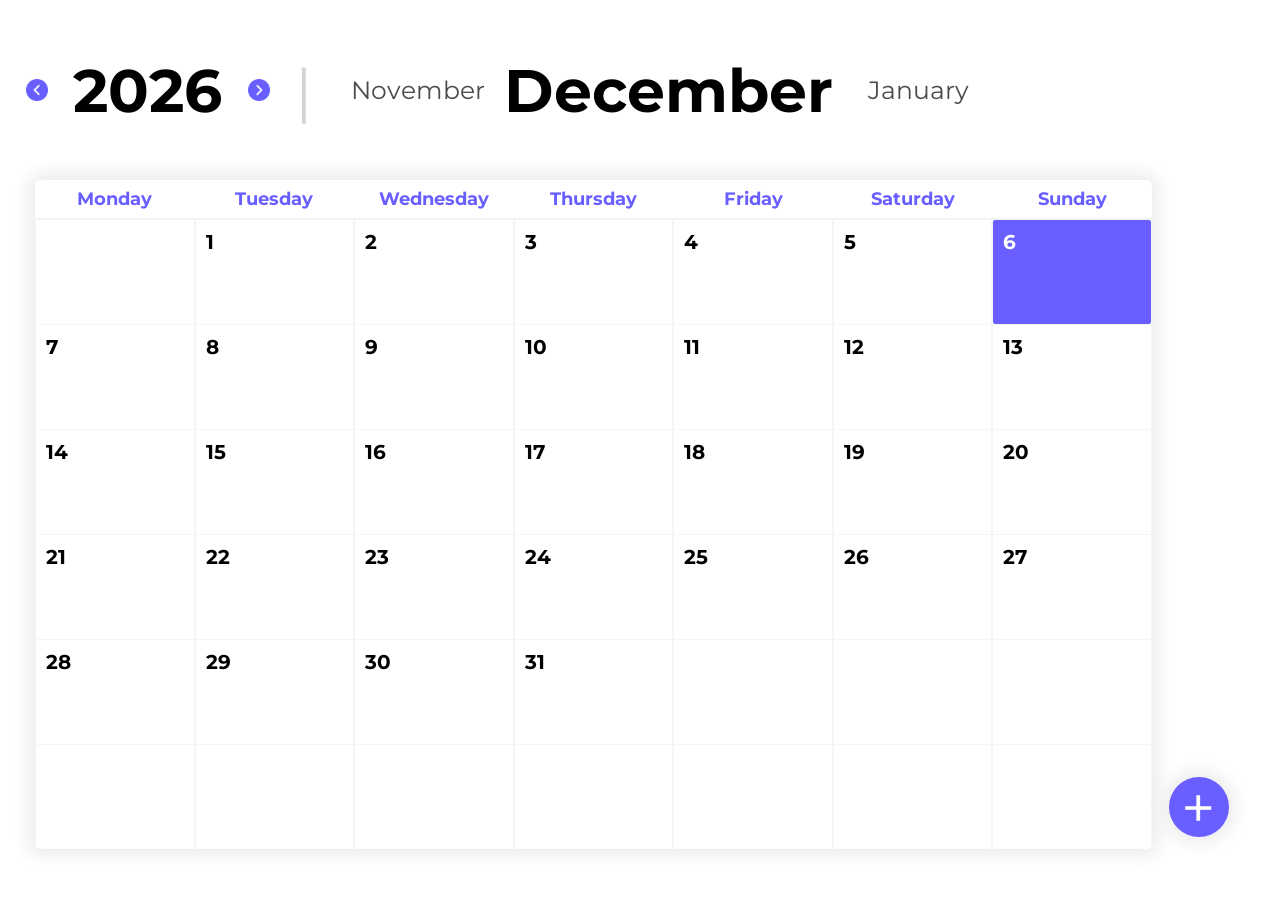
==== index.html @ efc61859 "added maxlength in title form" ====
<!DOCTYPE html>
<html lang="en">

<head>
    <meta charset="UTF-8">
    <meta http-equiv="X-UA-Compatible" content="IE=edge">
    <meta name="viewport" content="width=device-width, initial-scale=1.0">
    <title>JS Calendar</title>
    <link rel="stylesheet" href="style.css">
</head>

<body>
    <header>
        <div id="year-display">
            <img id="larrow" src="img/larrow.png" />
            <h1 id="year-text"></h1>
            <img id="rarrow" src="img/rarrow.png" />
        </div>
        <div id="barra">|</div>
        <div id="month-display">
            <div id="wrapper-previous-month"><h3 id="previous-month" class="previous"></h3></div>
            <div id="wrapper-actual-month"><h1 id="actual-month" class="actual"></h1></div>
            <div id="wrapper-next-month"><h3 id="next-month" class="next"></h3></div>
        </div>
    </header>
    <main>
    </main>
    <button id="add-event-button">+</button>
    <div class="form-popup">
        <div class="popup-inside">
        </div>
    </div>
</body>

<template class="newEvent">
    <form id="formEvent" class="eventForm" action="">
        <div class="closeButton-box">
            <span id="closeButton-shape">X</span>
        </div>
        <h1 id="formName">Add an event</h1>
        <div class='buttonStyles'>
            <input type="text" name="eventTittle" id="event-tittle" maxlength="60" required>
            <label for="event-tittle" class="label-name">
                <span class="eventTittle-name">
                    <h2>Title</h2>
                </span>
            </label>
        </div>

        <div class='buttonStyles'>
            <label for="initial-date">Initial date</label>
            <input type="date" name="initialDate" id="initial-date">
        </div>
        <div class='checkoxStyles'>
            <input type="checkbox" name="finalDateOption" id="final-date-option" onchange="habilitarDate(this)">
            <label for="final-date-option">Add end date</label>
        </div>
        <div class='buttonStyles'>
            <label for="final-date">Final date</label>
            <input type="date" name="finalDate" id="final-date" disabled>
        </div>
        <div class='checkoxStyles'>
            <input type="checkbox" name="remindOption" id="remind-option" onchange="habilitarReminder(this)">
            <label for="remind-option">Add Reminder</label>
        </div>
        <div class='selctStyles'>
            <label for="time-remind">Went we remind you?</label>
            <select name="timeRemind" id="time-remind" class="habitiation" disabled onchange="crearReminder()">
                <option id="five-minutes" value="5">5 minutes before</option>
                <option id="ten-minutes" value="10">10 minutes before</option>
                <option id="fifteen-minutes" value="15">15 minutes before</option>
                <option id="thirty-minutes" value="30">30 minutes before</option>
                <option id="sixty-minutes" value="60">1 hour before</option>
            </select>
        </div>

        <textarea id="remindText" name="textarea" rows="10" cols="50" class="habitiation" disabled></textarea>

        <div id='selctStyles'>
            <label for="event-type">Event-type</label>
            <select name="eventType" id="event-type">
                <option value="Meeting">Meeting</option>
                <option value="Personal">Personal</option>
                <option value="Studing">Studing</option>
            </select>
        </div>
        <div class="final-buttons">
            <input id="create-button" type="submit" value="Create" />
            <input id="cancel-button" type="reset" value="Cancel" />
        </div>
    </form>

    <div id="eventContent" onclick="closeEvent()"></div>
</template>

<template class="Event">
    <div id="EventDate">
        <div id="eventVisualHeader">
            <span id="closeButton-visual">X</span>
            <div id="enventTitleVisual">
                <h1>Evento Hotel Mandarin</h1>
            </div>
        </div>
        <div class="eventVisualContent">
            <div id="inDate">
                <h4>El evento empieza en</h4>
                <h5 class="titleDataContent">Viernes 23 de Agosto, 2021</h5>
                <div class="titleDataTime"><h5>13:00</h5></div>
            </div>
            <div id="fiDate">
                <h4>Fin de evento</h4>
                <h5 class="titleDataContent">Viernes 23 de Agosto, 2021</h5>
                <div class="titleDataTime"><h5>16:00</h5></div>
            </div>
        </div>
        <div class="eventVisualType">
            <div id="typeText">
                <h4>Tipo</h4>
                <h5 class="titleDataContent"><img src="img/circle-meeting.png" width="16px" height="16px"/><div>Meeting</div></h5>
            </div>
            <div id="description">
                <h4>Descripción</h4>
                <h5 class="titleDataContent">Reunión con Pablo - Presupuestos mes de Julio</h5>
            </div>
        </div>
        <input id="eliminate-button" type="reset" value="Eliminate" />
    </div>
    <div id='fondo' onclick="closeEvent2()"></div>
</template>

<template class="DayEvents">
    <div id="window-DayEvents">
        <div id="title-DayEvents"></div>
        <span id="separator-DayEvents"></span>
        <div id="section-DayEvents">
        </div>
    </div>
    <div id="background-DayEvents" onclick="closeDayEvents()"></div>
</template>

<script src="formulario.js"></script>
<script src="calendar-generate.js"></script>
<script src="month-animation.js"></script>

</html>
---- style.css ----
@import url('https://fonts.googleapis.com/css2?family=Montserrat&display=swap');

* {
  /* outline: 1px black solid; */
  box-sizing: border-box;
  font-family: 'Montserrat', sans-serif;
}

body{
  display: flex;
  flex-direction: column;
  margin: 0;
  height: 100vh;
}

header{
  display: flex;
  flex-direction: row;
  height: 20%;
  user-select: none;
}

#year-display{
  font-size: 30px;
  display: flex;
  flex-direction: row;
  align-items: center;
  padding: 2%;
}

#larrow, #rarrow {
  cursor: pointer;
  width: 22px;
  height: 22px;
}

#year-text{
  cursor: default;
  text-align: center;
  width: 200px;
}

#barra {
  cursor: default;
  display: flex;
  justify-content: center;
  align-items: center;
  font-size: 60px;
  color: lightgrey;
}

#month-display{
  font-size: 30px;
  display: flex;
  flex-direction: row;
  align-items: center;
  flex-grow: 1;
}

#wrapper-previous-month, #wrapper-next-month{
  display: flex;
  justify-content: center;
  position: relative;
  left: 30px;
  width: 150px;
}

#previous-month, #next-month{
  cursor: pointer;
  width: fit-content;
}

#actual-month{
  cursor: default;
  width: fit-content;
}

#wrapper-actual-month{
  display: flex;
  justify-content: center;
  position: relative;
  left: 30px;
  width: 350px;
}

main{
  display: flex;
  background-color: white;
  box-shadow: 0px 0px 17px 6px rgb(235, 235, 235);
  flex-grow: 1;
  display: grid;
  grid-template-columns: repeat(7, 1fr);
  grid-template-rows: 0.3fr repeat(6, 1fr);
  margin: 0% 10% 4% 10%;
  border: 6px solid;
  border-radius: 5px;
  margin-left: 35px;
  box-sizing: content-box;
  border: 1px ;
}

.week-day{
  text-align: center;
  color: #695eff;
  font-size: 18px;
  font-weight: bold;
  font-family: 'Montserrat', sans-serif;
  border-bottom: 1px solid rgb(241, 241, 241);
  padding: 5%;
}

.grid-day{
  border: 1px solid rgb(245, 245, 245);
  border-bottom: 1px;
  color: black;
  font-weight: 700;
  font-size: 20px;
  padding: 10px 10px;
  overflow: auto;
  animation-name: showDay;
  animation-duration: 1s;
}

@keyframes showDay {
  0% {
    opacity: 0;
  }
  100% {
    opacity: 1;
  }
}

.hover-class:hover {
  border: 3px solid #695eff;
  border-radius: 4px;
}

h3{
  font-weight: 400;
  font-size: 25px;
  opacity: 70%;
  font-family: 'Montserrat', sans-serif;
}

h4 {
  font-size: 20px;
}

#next-month:hover {
  transform: scale(1.25);
  transition: all 300ms;
  transform: translate(3);

}
#previous-month:hover {
  transform: scale(1.25);
  transition: all 300ms;
  transform: translate(3);
}

#add-event-button{
  display: flex;
  align-items: center;
  justify-content: center;
  border-radius: 100%;
  position: absolute;
  bottom: 7%;
  right: 4%;
  width: 60px;
  height: 60px;
  padding: 0px;
  border: none;
  font-size: 60px;
  color: white;
  box-shadow: 0px 0px 17px 6px rgb(235, 235, 235);
  background-color: #695eff;
  transition: all .2s ease-in-out;
  cursor: pointer;
  outline: none;
}

#add-event-button:hover{
  transform: rotate(90deg);
}

.form-popup{
  overflow: hidding;
  box-sizing: content-box;
  display: none;
  z-index: 9;
  bottom: 0;
  right:15px;
}

.popup-inside{
  flex-grow: 3;
  max-width: 700px;
  padding: 5px;
}

#EventDate{
  background-color: white;
  backdrop-filter: blur(5px);
  height: 75%;
  width: 50%;
  position: absolute;
  top: 12.5%;
  left: 25%;
  z-index: 100;
  display: flex;
  flex-direction: column;
  box-shadow: 0px 0px 17px 6px rgb(235, 235, 235);
  border-radius: 10px;
  padding: 3% 3% 3% 3%;
  animation-name:widthSize;
  animation-duration: 0.3s;
  animation-timing-function: ease;
}

.eventVisualContent {
  display: flex;
}

#inDate{
  width: 50%;
}

#fiDate {
  width: 50%;
}

.eventVisualType {
  display: flex;
}

#typeText {
  width: 50%;
}

#description {
  width: 50%;
}

.titleDataContent {
  background-color: rgb(245, 245, 245);
  max-width: 70%;
  padding: 4%;
  border-radius: 5%;
  display: flex;
}
.titleDataContent div {
  margin-left: 10px;
}

.titleDataTime {
  background-color: #695eff;
  max-width: 40%;
  color: white;
  text-align: center;
  font-size: 20px;
  font-weight: 700;
  padding: 3%;
  border-radius: 5px;
}

.titleDataTime h5{
  margin: 0;
}

#EventDate div.enventTittle{
  width: 80%;
  height: 100px;
  border-bottom: none;
  padding-bottom: 20px;
  font-weight: bold;
}

#fondo, #background-DayEvents{
  width: 100%;
  height: 100%;
  backdrop-filter: blur(3px);
  z-index: 80;
  position: absolute;
  align-content: center;
  animation-name:backgroundAperars;
  animation-duration: 0.3s;
  animation-timing-function: ease;
}

@keyframes backgroundAperars {
  0% {opacity: 0;}

  100% {opacity: 1;}
}

@keyframes widthSize {
  0% {width:  2%;
      height: 2%;}

  50%{height: 50%;}

  100% {width: 50%;}
}

#eventContent{
  position:absolute;
  z-index: 0;
  backdrop-filter: blur(2px);
  width: 100%;
  height: 100%;
}

.closeButton-box{
  margin-left: 95%;
}

#closeButton-shape{
  position:absolute;
  margin-bottom: 4px;
  color: #695eff;
  font-weight: bold;
  font-weight: 700;
  font-size: 20px;
  color: #695eff;
}

#closeButton-visual {
  margin-left: 95%;
  color: #695eff;
  font-weight: bold;
  font-weight: 700;
  font-size: 20px;
  color: #695eff;
}

form{
  position: absolute;
  display: flex;
  flex-direction: column;
  z-index: 100;
  height: 75%;
  width: 30%;
  top: 12.5%;
  left: 35%;
  padding: 2% 2% 2% 2%;
  background-color: white;
  border-radius: 1.5%;
  box-shadow: 0px 0px 17px 6px rgb(235, 235, 235);
}

#cancel-button {
  float: right;
  padding: 3% 5% 3% 5%;
  margin-top: 20px;
  margin-right: 5px;
  font-weight: bold;
  font-size: 17px;
  color:white;
  border: 3px solid white;
  border-radius: 5px;
  background-color:  rgb(255, 70, 70);
}

#cancel-button:hover {
  background-color: rgb(255, 70, 70);
  border: 3px solid rgb(255, 70, 70);
  color: white;
}

#eliminate-button {
  float: right;
  padding: 2% 2% 2% 2%;
  margin-top: 20px;
  margin-left: 70%;
  font-weight: bold;
  font-size: 17px;
  color:white;
  border: 3px solid white;
  border-radius: 5px;
  background-color:rgb(255, 70, 70);
}

#eliminate-button:hover {
  border: 3px solid rgb(255, 70, 70);
}

#create-button {
  float: right;
  padding: 3% 5% 3% 5%;
  margin-top: 20px;
  font-weight: bold;
  font-size: 17px;
  color: white;
  border: 3px solid white;
  border-radius: 5px;
  background-color:rgb(105, 94, 255);
}

#create-button:hover {
  background-color: rgb(105, 94, 255);
  border: 3px solid rgb(105, 94, 255);
  color: white;
}

.buttonStyles{
  position: relative;
  overflow: hidden;
  height: 250px;
  margin-bottom: 20px;
  
}

.buttonStyles label{
  position: absolute;
  width: 100%;
  height: 100%;
  left: 0%;
  font-weight: 700;
  bottom: 0%;
  border-bottom: 2px solid rgb(235, 235, 235);
  transition: 2s;
  pointer-events: none;
}

.buttonStyles input{
  cursor: pointer;
  min-width: 5%;
  border: none;
  padding-top: 20px;
  background-color: rgba(255,255,255,0);
  border-bottom: 1px solid lightgrey;
  width: 100%;
  height: 100%;
  outline: none;
}

.eventTittle-name{
  position: absolute;
  bottom: 5px;
  transition: 0.5s ease;
 
}

.buttonStyles label::after{
  content: "";
  position: absolute;
  width: 100%;
  height: 100%;
  background-image: linear-gradient(-2deg, rgb(105, 94, 255),  rgb(248, 247, 253) ,  rgb(255, 255, 255) );
  border-bottom: 1px solid rgb(105, 94, 255);
  left: 0%;
  bottom: 0%;
  transform: translateX(100%);
  transition: 0.5s ease;
  opacity: 0.3;
}

.checkoxStyles{
  margin-bottom: 20px;
}

form select{
  cursor: pointer;
  max-width: 600px;
  margin-bottom: 2%;
}

form textarea{
  cursor: pointer;
  max-width: 600px;
  resize: none;
}

form label{
  font-weight: 500;
}

#selctStyles {
  margin-top: 20px;
}

#new-event-specific {
  background-color: rgb(255, 70, 70);
  border: none;
  float: right;
  padding: 1% 4% 1% 4%;
  color: white;
  border-radius: 10%;
  text-align: center;
  font-weight: bold;
  font-size: 20px;
  cursor: pointer;
}

div.buttonStyles input:focus + .label-name .eventTittle-name,
div.buttonStyles input:valid + .label-name .eventTittle-name{
  transform: translateY(-20px);
  color:rgb(105, 94, 255);
  font-size: 15px;
}

div.buttonStyles input:focus + .label-name::after,
div.buttonStyles input:valid + .label-name::after{
  transform: translateX(0%);
}

.event-box{
  display: flex;
  align-items: center;
  padding: 5px;
  margin: 10px 0px 0px 0px;
  max-width: 180px;
  max-height: 20px;
  font-size: 15px;
  background-color: black;
  border-radius: 4px;
  color:white;
  cursor: pointer;
}

.event-box p{
  margin: 0;
  overflow: hidden;
  white-space: nowrap;
  text-overflow: ellipsis;
}

.more-event-box{
  cursor: default;
  text-align: center;
  font-size: 20px;
}

.numberDayGrid{
  cursor: default;
}

#window-DayEvents{
  display: flex;
  flex-direction: column;
  background-color:  rgba(255, 255, 255);
  width: 50%;
  height: 75%;
  position: absolute;
  top: 12.5%;
  left: 25%;
  z-index: 100;
  align-items: center;
  box-shadow:10px 10px 20px 0px #c2bdf0;
  border-radius: 20px;
  animation-name:widthSize;
  animation-duration: 0.3s;
  animation-timing-function: ease;
}

#title-DayEvents{
  display: flex;
  align-items: center;
  height: 75px;
  font-size: 30px;
  font-weight: bold;
  margin-top: 3%;
  margin-bottom: 2%;
}

#separator-DayEvents{
  height: 2px;
  width: 85%;
  background-color: black;
  border-radius: 50%;
}

#section-DayEvents{
  flex-grow: 1;
  width: 90%;
  margin: 5%;
  overflow: auto;
}

.wrapper-event{
  margin-bottom: 1%;
  border: solid black 1px;
  border-radius: 10px;
  padding: 1%;
  display: flex;
  flex-direction: row;
  justify-content: space-between;
}

.icon-eliminate-DayEvents-wrapper{
  display: flex;
  align-items: center;
  padding-right: 2%;
}

.title-specific-DayEvents{
  font-size: 25px;
}

.time-DayEvents{
  font-size: 15px;
}
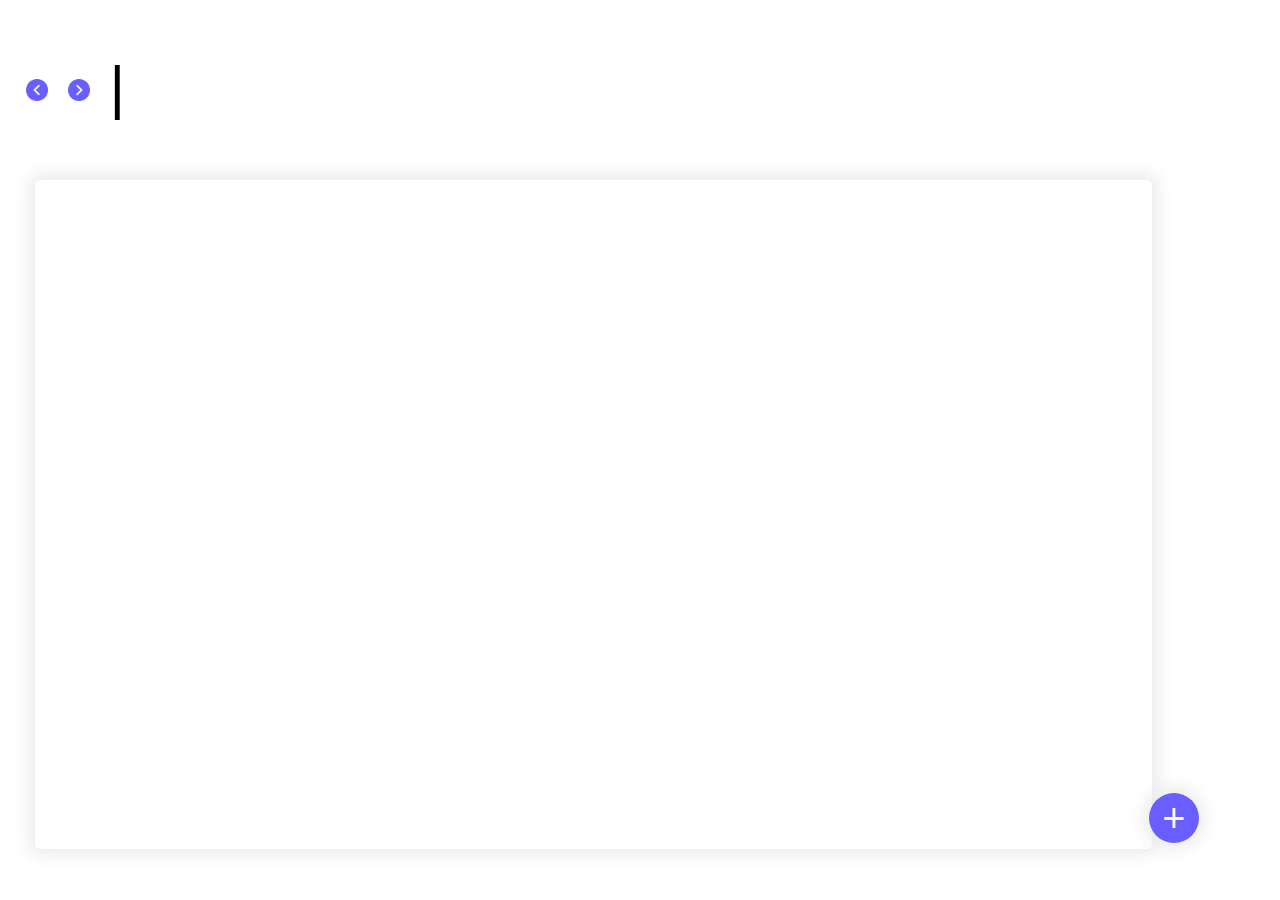
==== commit 804399bc: "ultimos arreglos reminder, al punto de sal" ====
--- a/index.html
+++ b/index.html
@@ -6,76 +6,87 @@
     <meta http-equiv="X-UA-Compatible" content="IE=edge">
     <meta name="viewport" content="width=device-width, initial-scale=1.0">
     <title>JS Calendar</title>
+    <link rel="stylesheet" href="https://fonts.googleapis.com/icon?family=Material+Icons">
     <link rel="stylesheet" href="style.css">
 </head>
 
 <body>
-    <header>
+    
+   
+    <header><section class="reminder">
+        <div class='remindContent'>
+        </div>
+       
+    </section>
+        
         <div id="year-display">
             <img id="larrow" src="img/larrow.png" />
             <h1 id="year-text"></h1>
             <img id="rarrow" src="img/rarrow.png" />
+            <p id="barra">|</p>
         </div>
-        <div id="barra">|</div>
         <div id="month-display">
-            <div id="wrapper-previous-month"><h3 id="previous-month" class="previous"></h3></div>
-            <div id="wrapper-actual-month"><h1 id="actual-month" class="actual"></h1></div>
-            <div id="wrapper-next-month"><h3 id="next-month" class="next"></h3></div>
+            <h3 id="previous-month"></h3>
+            <h1 id="actual-month"></h1>
+            <h3 id="next-month"></h3>
         </div>
     </header>
     <main>
     </main>
-    <button id="add-event-button">+</button>
+    <button id="add-event-button" onclick="unfoldpopup()">+</button>
     <div class="form-popup">
         <div class="popup-inside">
         </div>
     </div>
+    
 </body>
 
 <template class="newEvent">
+
     <form id="formEvent" class="eventForm" action="">
         <div class="closeButton-box">
             <span id="closeButton-shape">X</span>
         </div>
         <h1 id="formName">Add an event</h1>
         <div class='buttonStyles'>
-            <input type="text" name="eventTittle" id="event-tittle" maxlength="60" required>
-            <label for="event-tittle" class="label-name">
-                <span class="eventTittle-name">
-                    <h2>Title</h2>
-                </span>
-            </label>
+            <input type="text" name="eventTittle" id="event-tittle" required>
+            <label for="event-tittle" class="label-name"><span class="eventTittle-name"><h2>Tittle</h2></span></label>
+
         </div>
-
         <div class='buttonStyles'>
             <label for="initial-date">Initial date</label>
-            <input type="date" name="initialDate" id="initial-date">
+            <input type="datetime-local" name="initialDate" id="initial-date">
+
         </div>
         <div class='checkoxStyles'>
             <input type="checkbox" name="finalDateOption" id="final-date-option" onchange="habilitarDate(this)">
             <label for="final-date-option">Add end date</label>
+
         </div>
         <div class='buttonStyles'>
             <label for="final-date">Final date</label>
-            <input type="date" name="finalDate" id="final-date" disabled>
+            <input type="datetime-local" name="finalDate" id="final-date" disabled>
+
         </div>
         <div class='checkoxStyles'>
             <input type="checkbox" name="remindOption" id="remind-option" onchange="habilitarReminder(this)">
             <label for="remind-option">Add Reminder</label>
+
         </div>
         <div class='selctStyles'>
+
             <label for="time-remind">Went we remind you?</label>
-            <select name="timeRemind" id="time-remind" class="habitiation" disabled onchange="crearReminder()">
-                <option id="five-minutes" value="5">5 minutes before</option>
-                <option id="ten-minutes" value="10">10 minutes before</option>
-                <option id="fifteen-minutes" value="15">15 minutes before</option>
-                <option id="thirty-minutes" value="30">30 minutes before</option>
-                <option id="sixty-minutes" value="60">1 hour before</option>
+            <select name="timeRemind" id="time-remind" class="habitiation" disabled>
+                <option value="5">5 minutes before</option>
+                <option value="10">10 minutes before</option>
+                <option value="15">15 minutes before</option>
+                <option value="30">30 minutes before</option>
+                <option value="60">1 hour before</option>
             </select>
         </div>
-
-        <textarea id="remindText" name="textarea" rows="10" cols="50" class="habitiation" disabled></textarea>
-
+        
+            <textarea id="remindText" name="textarea" rows="10" cols="50" class="habitiation" disabled></textarea>
+        
         <div id='selctStyles'>
             <label for="event-type">Event-type</label>
             <select name="eventType" id="event-type">
@@ -90,56 +101,31 @@
         </div>
     </form>
 
-    <div id="eventContent" onclick="closeEvent()"></div>
+    <div id="eventContent">
+
+    </div>
+</template>
+<template class="Event">
+    <div id="EventDate">
+        <div class=enventTittle><h1>titulo</h1></div>
+        <div class=inDate><h5>El evento empieza</h5></div>
+        <div class=fiDate><h5>Y termina</h5></div>
+        <div class=typeText><h5>tipo:</h5></div>
+        <div class=description><h5>consiste en:</h5></div>
+    </div>
+    <div id='fondo' onclick="closeEvent2()"></div>
+
+
 </template>
 
-<template class="Event">
-    <div id="EventDate">
-        <div id="eventVisualHeader">
-            <span id="closeButton-visual">X</span>
-            <div id="enventTitleVisual">
-                <h1>Evento Hotel Mandarin</h1>
-            </div>
-        </div>
-        <div class="eventVisualContent">
-            <div id="inDate">
-                <h4>El evento empieza en</h4>
-                <h5 class="titleDataContent">Viernes 23 de Agosto, 2021</h5>
-                <div class="titleDataTime"><h5>13:00</h5></div>
-            </div>
-            <div id="fiDate">
-                <h4>Fin de evento</h4>
-                <h5 class="titleDataContent">Viernes 23 de Agosto, 2021</h5>
-                <div class="titleDataTime"><h5>16:00</h5></div>
-            </div>
-        </div>
-        <div class="eventVisualType">
-            <div id="typeText">
-                <h4>Tipo</h4>
-                <h5 class="titleDataContent"><img src="img/circle-meeting.png" width="16px" height="16px"/><div>Meeting</div></h5>
-            </div>
-            <div id="description">
-                <h4>Descripción</h4>
-                <h5 class="titleDataContent">Reunión con Pablo - Presupuestos mes de Julio</h5>
-            </div>
-        </div>
-        <input id="eliminate-button" type="reset" value="Eliminate" />
-    </div>
-    <div id='fondo' onclick="closeEvent2()"></div>
-</template>
 
-<template class="DayEvents">
-    <div id="window-DayEvents">
-        <div id="title-DayEvents"></div>
-        <span id="separator-DayEvents"></span>
-        <div id="section-DayEvents">
-        </div>
-    </div>
-    <div id="background-DayEvents" onclick="closeDayEvents()"></div>
-</template>
 
+<script> function unfoldpopup() {
+
+    }
+
+</script>
 <script src="formulario.js"></script>
 <script src="calendar-generate.js"></script>
-<script src="month-animation.js"></script>
 
 </html>
--- a/style.css
+++ b/style.css
@@ -1,52 +1,49 @@
-@import url('https://fonts.googleapis.com/css2?family=Montserrat&display=swap');
-
 * {
-  /* outline: 1px black solid; */
   box-sizing: border-box;
   font-family: 'Montserrat', sans-serif;
 }
 
+@import url('https://fonts.googleapis.com/css2?family=Montserrat&display=swap');
+
 body{
+  /*background: rgb(158, 236, 210);*/
+  /*background: linear-gradient(25deg, rgb(255, 255, 255) 0%, rgb(153, 255, 187) 44%, rgb(158, 236, 210) 77%);*/
   display: flex;
   flex-direction: column;
   margin: 0;
   height: 100vh;
 }
 
+#larrow {
+  width: 22px;
+  height: 22px;
+  margin-right: 10px;
+}
+
+#rarrow {
+  width: 22px;
+  height: 22px;
+  margin-left: 10px;
+}
+
 header{
   display: flex;
   flex-direction: row;
   height: 20%;
-  user-select: none;
 }
 
 #year-display{
   font-size: 30px;
   display: flex;
-  flex-direction: row;
+  justify-content: center;
   align-items: center;
   padding: 2%;
 }
 
-#larrow, #rarrow {
-  cursor: pointer;
-  width: 22px;
-  height: 22px;
-}
-
-#year-text{
-  cursor: default;
-  text-align: center;
-  width: 200px;
-}
-
 #barra {
-  cursor: default;
-  display: flex;
-  justify-content: center;
-  align-items: center;
   font-size: 60px;
-  color: lightgrey;
+  margin-left: 20px;
+  margin-bottom: 65px;
 }
 
 #month-display{
@@ -55,32 +52,6 @@
   flex-direction: row;
   align-items: center;
   flex-grow: 1;
-}
-
-#wrapper-previous-month, #wrapper-next-month{
-  display: flex;
-  justify-content: center;
-  position: relative;
-  left: 30px;
-  width: 150px;
-}
-
-#previous-month, #next-month{
-  cursor: pointer;
-  width: fit-content;
-}
-
-#actual-month{
-  cursor: default;
-  width: fit-content;
-}
-
-#wrapper-actual-month{
-  display: flex;
-  justify-content: center;
-  position: relative;
-  left: 30px;
-  width: 350px;
 }
 
 main{
@@ -113,7 +84,7 @@
   border: 1px solid rgb(245, 245, 245);
   border-bottom: 1px;
   color: black;
-  font-weight: 700;
+  font-weight: bold;
   font-size: 20px;
   padding: 10px 10px;
   overflow: auto;
@@ -130,53 +101,42 @@
   }
 }
 
+.grid-day:hover{
+  color: black;
+}
+
 .hover-class:hover {
   border: 3px solid #695eff;
   border-radius: 4px;
 }
 
+h1{
+  justify-content: center;
+  font-family: 'Montserrat', sans-serif;
+  color: black;
+}
+
 h3{
-  font-weight: 400;
+  font-weight: 300;
   font-size: 25px;
   opacity: 70%;
   font-family: 'Montserrat', sans-serif;
 }
 
-h4 {
-  font-size: 20px;
-}
-
-#next-month:hover {
-  transform: scale(1.25);
-  transition: all 300ms;
-  transform: translate(3);
-
-}
-#previous-month:hover {
-  transform: scale(1.25);
-  transition: all 300ms;
-  transform: translate(3);
-}
-
 #add-event-button{
-  display: flex;
-  align-items: center;
-  justify-content: center;
   border-radius: 100%;
   position: absolute;
-  bottom: 7%;
+  bottom: 3%;
   right: 4%;
-  width: 60px;
-  height: 60px;
-  padding: 0px;
+  width: 50px;
+  height: 50px;
   border: none;
-  font-size: 60px;
+  font-size: 40px;
   color: white;
   box-shadow: 0px 0px 17px 6px rgb(235, 235, 235);
   background-color: #695eff;
+  margin: 30px;
   transition: all .2s ease-in-out;
-  cursor: pointer;
-  outline: none;
 }
 
 #add-event-button:hover{
@@ -197,85 +157,39 @@
   max-width: 700px;
   padding: 5px;
 }
-
-#EventDate{
-  background-color: white;
+div#EventDate{
+  background-color:  rgba(255, 255, 255, 0.2);
   backdrop-filter: blur(5px);
-  height: 75%;
   width: 50%;
-  position: absolute;
-  top: 12.5%;
-  left: 25%;
+  height: 50%;
+  position: absolute;
+  margin: 10% 25%;
   z-index: 100;
   display: flex;
   flex-direction: column;
-  box-shadow: 0px 0px 17px 6px rgb(235, 235, 235);
-  border-radius: 10px;
-  padding: 3% 3% 3% 3%;
+  justify-content: center;
+  justify-content: space-around;
+  align-items: center;
+  box-shadow:10px 10px 20px 0px #c2bdf0;
+  border-radius: 20px;
   animation-name:widthSize;
   animation-duration: 0.3s;
   animation-timing-function: ease;
 }
-
-.eventVisualContent {
-  display: flex;
-}
-
-#inDate{
-  width: 50%;
-}
-
-#fiDate {
-  width: 50%;
-}
-
-.eventVisualType {
-  display: flex;
-}
-
-#typeText {
-  width: 50%;
-}
-
-#description {
-  width: 50%;
-}
-
-.titleDataContent {
-  background-color: rgb(245, 245, 245);
-  max-width: 70%;
-  padding: 4%;
-  border-radius: 5%;
-  display: flex;
-}
-.titleDataContent div {
-  margin-left: 10px;
-}
-
-.titleDataTime {
-  background-color: #695eff;
-  max-width: 40%;
-  color: white;
-  text-align: center;
-  font-size: 20px;
-  font-weight: 700;
-  padding: 3%;
-  border-radius: 5px;
-}
-
-.titleDataTime h5{
-  margin: 0;
-}
-
-#EventDate div.enventTittle{
+div#EventDate div{
+  width: 80%;
+  height: 50px;
+  background: linear-gradient(-2deg, #a2c1fc ,  #ebe9fd,rgba(255,255,255,0)  );
+  padding-bottom: 10px;
+}
+div#EventDate div.enventTittle{
   width: 80%;
   height: 100px;
-  border-bottom: none;
-  padding-bottom: 20px;
-  font-weight: bold;
-}
-
-#fondo, #background-DayEvents{
+  background: linear-gradient(-2deg, #a2c1fc ,  #ebe9fd,rgba(255,255,255,0)  );
+  padding-bottom: 10px;
+}
+
+div#fondo{
   width: 100%;
   height: 100%;
   backdrop-filter: blur(3px);
@@ -286,13 +200,11 @@
   animation-duration: 0.3s;
   animation-timing-function: ease;
 }
-
 @keyframes backgroundAperars {
   0% {opacity: 0;}
 
   100% {opacity: 1;}
 }
-
 @keyframes widthSize {
   0% {width:  2%;
       height: 2%;}
@@ -302,35 +214,45 @@
   100% {width: 50%;}
 }
 
-#eventContent{
+/*______________________Formulario template*/
+template.newEvent{
+  margin: 0 auto;
+}
+
+
+div#eventContent{
   position:absolute;
   z-index: 0;
   backdrop-filter: blur(2px);
   width: 100%;
   height: 100%;
 }
-
+   /*_________boton cerrar*/
+#close-button{
+  visibility: hidden;
+}
 .closeButton-box{
-  margin-left: 95%;
+  left:15%;
+  position: absolute;
 }
 
 #closeButton-shape{
   position:absolute;
-  margin-bottom: 4px;
+  margin-left: 350px;
   color: #695eff;
   font-weight: bold;
-  font-weight: 700;
   font-size: 20px;
-  color: #695eff;
-}
-
-#closeButton-visual {
-  margin-left: 95%;
-  color: #695eff;
-  font-weight: bold;
-  font-weight: 700;
-  font-size: 20px;
-  color: #695eff;
+}
+
+#close-button{
+  background-color: white;
+  border: none;
+}
+
+/*_____________________Inside form*/
+h1.formName{
+    text-align: left;
+    font-size: 10px;
 }
 
 form{
@@ -338,11 +260,9 @@
   display: flex;
   flex-direction: column;
   z-index: 100;
-  height: 75%;
-  width: 30%;
-  top: 12.5%;
-  left: 35%;
-  padding: 2% 2% 2% 2%;
+  margin:  5% 33%;
+  padding: 2%;
+  height: 700px;
   background-color: white;
   border-radius: 1.5%;
   box-shadow: 0px 0px 17px 6px rgb(235, 235, 235);
@@ -350,59 +270,47 @@
 
 #cancel-button {
   float: right;
-  padding: 3% 5% 3% 5%;
+  padding: 4% 6% 4% 6%;
   margin-top: 20px;
   margin-right: 5px;
   font-weight: bold;
   font-size: 17px;
-  color:white;
-  border: 3px solid white;
+  color: black;
+  border: 4px solid rgb(255, 70, 70);
   border-radius: 5px;
-  background-color:  rgb(255, 70, 70);
-}
-
+  background-color: white;
+}
 #cancel-button:hover {
-  background-color: rgb(255, 70, 70);
-  border: 3px solid rgb(255, 70, 70);
-  color: white;
-}
-
-#eliminate-button {
-  float: right;
-  padding: 2% 2% 2% 2%;
-  margin-top: 20px;
-  margin-left: 70%;
-  font-weight: bold;
-  font-size: 17px;
-  color:white;
-  border: 3px solid white;
-  border-radius: 5px;
-  background-color:rgb(255, 70, 70);
-}
-
-#eliminate-button:hover {
-  border: 3px solid rgb(255, 70, 70);
+background-color: rgb(255, 70, 70);
+color: white;
+}
+
+label {
+  font-weight: 500;
+}
+
+input {
+  border: 1px solid lightgrey;
 }
 
 #create-button {
   float: right;
-  padding: 3% 5% 3% 5%;
+  padding: 4% 6% 4% 6%;
   margin-top: 20px;
   font-weight: bold;
   font-size: 17px;
-  color: white;
-  border: 3px solid white;
+  color: black;
+  border: 4px solid rgb(105, 94, 255);
   border-radius: 5px;
-  background-color:rgb(105, 94, 255);
+  background-color: white;
 }
 
 #create-button:hover {
   background-color: rgb(105, 94, 255);
-  border: 3px solid rgb(105, 94, 255);
-  color: white;
-}
-
-.buttonStyles{
+  color: white;
+}
+
+div.buttonStyles{
   position: relative;
   overflow: hidden;
   height: 250px;
@@ -410,25 +318,23 @@
   
 }
 
-.buttonStyles label{
+div.buttonStyles  label{
   position: absolute;
   width: 100%;
   height: 100%;
   left: 0%;
-  font-weight: 700;
   bottom: 0%;
   border-bottom: 2px solid rgb(235, 235, 235);
   transition: 2s;
   pointer-events: none;
 }
 
-.buttonStyles input{
+div.buttonStyles input{
   cursor: pointer;
   min-width: 5%;
   border: none;
   padding-top: 20px;
   background-color: rgba(255,255,255,0);
-  border-bottom: 1px solid lightgrey;
   width: 100%;
   height: 100%;
   outline: none;
@@ -440,8 +346,7 @@
   transition: 0.5s ease;
  
 }
-
-.buttonStyles label::after{
+div.buttonStyles label::after{
   content: "";
   position: absolute;
   width: 100%;
@@ -455,7 +360,7 @@
   opacity: 0.3;
 }
 
-.checkoxStyles{
+div.checkoxStyles{
   margin-bottom: 20px;
 }
 
@@ -469,10 +374,6 @@
   cursor: pointer;
   max-width: 600px;
   resize: none;
-}
-
-form label{
-  font-weight: 500;
 }
 
 #selctStyles {
@@ -489,8 +390,8 @@
   text-align: center;
   font-weight: bold;
   font-size: 20px;
-  cursor: pointer;
-}
+}
+/*__________________Inputs animations*/
 
 div.buttonStyles input:focus + .label-name .eventTittle-name,
 div.buttonStyles input:valid + .label-name .eventTittle-name{
@@ -498,105 +399,112 @@
   color:rgb(105, 94, 255);
   font-size: 15px;
 }
-
 div.buttonStyles input:focus + .label-name::after,
 div.buttonStyles input:valid + .label-name::after{
-  transform: translateX(0%);
+transform: translateX(0%);
+
 }
 
 .event-box{
   display: flex;
   align-items: center;
-  padding: 5px;
-  margin: 10px 0px 0px 0px;
-  max-width: 180px;
-  max-height: 20px;
-  font-size: 15px;
+  padding-left: 5px;
+  margin: 7px 0px 0px 0px;
+  height: 17px;
+  max-width: 100%;
+  font-size: 12px;
   background-color: black;
-  border-radius: 4px;
-  color:white;
-  cursor: pointer;
-}
-
-.event-box p{
-  margin: 0;
-  overflow: hidden;
-  white-space: nowrap;
-  text-overflow: ellipsis;
-}
-
-.more-event-box{
-  cursor: default;
-  text-align: center;
-  font-size: 20px;
-}
-
-.numberDayGrid{
-  cursor: default;
-}
-
-#window-DayEvents{
+  border-radius: 5px;
+  color: white;
+}
+section.reminder{
+  position: fixed;
   display: flex;
   flex-direction: column;
-  background-color:  rgba(255, 255, 255);
-  width: 50%;
-  height: 75%;
-  position: absolute;
-  top: 12.5%;
-  left: 25%;
-  z-index: 100;
-  align-items: center;
-  box-shadow:10px 10px 20px 0px #c2bdf0;
-  border-radius: 20px;
-  animation-name:widthSize;
-  animation-duration: 0.3s;
+  right: 0px;
+  min-width: 20%;
+  
+}
+
+div.remindContent{
+  
+  display: flex;
+  flex-direction: column;
+  right: 0px;
+  min-width: 30%;
+  position: relative;
+  
+}
+div.reminders{
+  
+  display: flex;
+  flex-direction: row;
+  min-width: 30%;
+  min-height: 30px;
+  
+  background: linear-gradient(30deg,rgb(74, 64, 250),rgb(255, 255, 255));
+  color: white;
+  padding: 10px 20px;
+  border-radius: 20px 0px 0px 20px;
+  animation-name: show;
+  animation-duration: 1s;
   animation-timing-function: ease;
-}
-
-#title-DayEvents{
-  display: flex;
-  align-items: center;
-  height: 75px;
-  font-size: 30px;
-  font-weight: bold;
-  margin-top: 3%;
-  margin-bottom: 2%;
-}
-
-#separator-DayEvents{
-  height: 2px;
-  width: 85%;
-  background-color: black;
-  border-radius: 50%;
-}
-
-#section-DayEvents{
-  flex-grow: 1;
-  width: 90%;
-  margin: 5%;
-  overflow: auto;
-}
-
-.wrapper-event{
-  margin-bottom: 1%;
-  border: solid black 1px;
+  margin-bottom: 10px;
+}
+div.reminderText{  
+  display: flex;
+  flex-direction: column;
+  color: rgb(3, 3, 3);
+  padding: 10px 20px;
+  background: linear-gradient(30deg,rgb(74, 64, 250),rgb(255, 255, 255));
+  right: 0px;
+  border-radius: 20px 0px 0px 20px;
+  height: 100%;
+  animation-name: show;
+  animation-duration: 1s;
+  animation-timing-function: ease;
+  margin-bottom: 10px;
+  
+}
+p.remindParagraf{
+  max-width: 100px;
+}
+p.remindRefer{
+  color: white;
+}
+p.remindRefer{
+  color: white;
+}
+button.showRemindText{
+  position: absolute;
+  margin-left: 70%;
+  background-color: rgb(105, 94, 255);
+  width: 20px;
+  height: 20px;
   border-radius: 10px;
-  padding: 1%;
-  display: flex;
-  flex-direction: row;
-  justify-content: space-between;
-}
-
-.icon-eliminate-DayEvents-wrapper{
-  display: flex;
-  align-items: center;
-  padding-right: 2%;
-}
-
-.title-specific-DayEvents{
-  font-size: 25px;
-}
-
-.time-DayEvents{
-  font-size: 15px;
+  border: none;
+  color: white;
+  outline: none;
+}
+button.closeRemindText{
+  position: absolute;
+  margin-left: 70%;
+  background-color: rgb(105, 94, 255);
+  width: 20px;
+  height: 20px;
+  border-radius: 10px;
+  border: none;
+  color: white;
+  outline: none;
+}
+
+@keyframes show {
+  0%{position: absolute;
+    opacity: 0;
+    right: -500px;}
+ 
+  100%{position: relative;
+    right: 0px;
+    opacity: 1;}
+  
 }
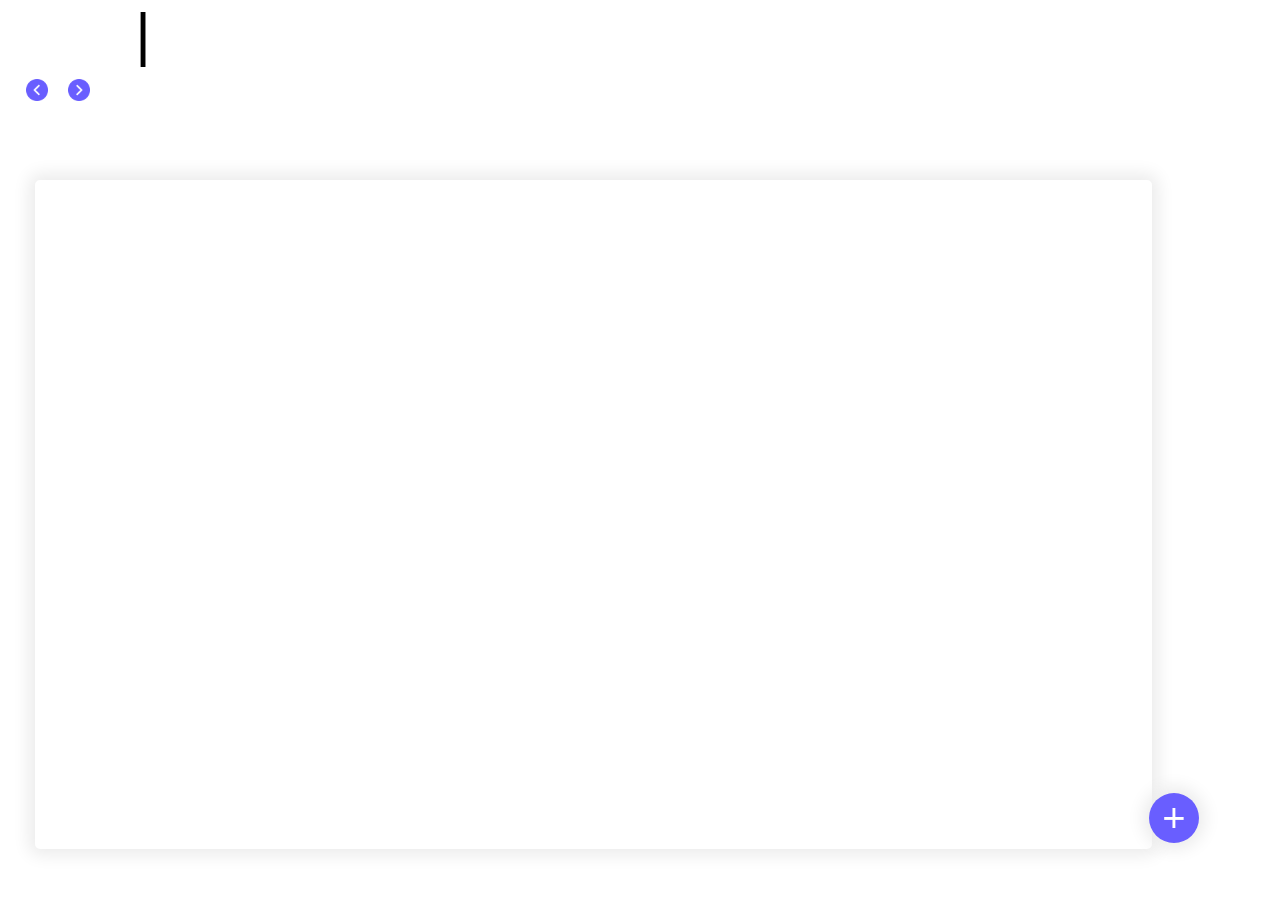
==== commit cb0cdea4: "added requisites in form" ====
--- a/index.html
+++ b/index.html
@@ -6,89 +6,78 @@
     <meta http-equiv="X-UA-Compatible" content="IE=edge">
     <meta name="viewport" content="width=device-width, initial-scale=1.0">
     <title>JS Calendar</title>
-    <link rel="stylesheet" href="https://fonts.googleapis.com/icon?family=Material+Icons">
     <link rel="stylesheet" href="style.css">
 </head>
 
 <body>
-    
-   
-    <header><section class="reminder">
-        <div class='remindContent'>
-        </div>
-       
-    </section>
-        
+    <header>
         <div id="year-display">
             <img id="larrow" src="img/larrow.png" />
             <h1 id="year-text"></h1>
             <img id="rarrow" src="img/rarrow.png" />
-            <p id="barra">|</p>
         </div>
+        <div id="barra">|</div>
         <div id="month-display">
-            <h3 id="previous-month"></h3>
-            <h1 id="actual-month"></h1>
-            <h3 id="next-month"></h3>
+            <div id="wrapper-previous-month"><h3 id="previous-month" class="previous"></h3></div>
+            <div id="wrapper-actual-month"><h1 id="actual-month" class="actual"></h1></div>
+            <div id="wrapper-next-month"><h3 id="next-month" class="next"></h3></div>
         </div>
     </header>
     <main>
     </main>
-    <button id="add-event-button" onclick="unfoldpopup()">+</button>
+    <button id="add-event-button">+</button>
     <div class="form-popup">
         <div class="popup-inside">
         </div>
     </div>
-    
 </body>
 
 <template class="newEvent">
-
     <form id="formEvent" class="eventForm" action="">
         <div class="closeButton-box">
-            <span id="closeButton-shape">X</span>
+            <span id="closeButton-shape">x</span>
         </div>
         <h1 id="formName">Add an event</h1>
         <div class='buttonStyles'>
-            <input type="text" name="eventTittle" id="event-tittle" required>
-            <label for="event-tittle" class="label-name"><span class="eventTittle-name"><h2>Tittle</h2></span></label>
+            <input type="text" name="eventTittle" id="event-tittle" maxlength="60" required>
+            <label for="event-tittle" class="label-name">
+                <span class="eventTittle-name">
+                    <h2>Title</h2>
+                </span>
+            </label>
+        </div>
 
-        </div>
         <div class='buttonStyles'>
             <label for="initial-date">Initial date</label>
-            <input type="datetime-local" name="initialDate" id="initial-date">
-
+            <input type="date" name="initialDate" id="initial-date" required>
         </div>
         <div class='checkoxStyles'>
             <input type="checkbox" name="finalDateOption" id="final-date-option" onchange="habilitarDate(this)">
             <label for="final-date-option">Add end date</label>
-
         </div>
         <div class='buttonStyles'>
             <label for="final-date">Final date</label>
-            <input type="datetime-local" name="finalDate" id="final-date" disabled>
-
+            <input type="date" name="finalDate" id="final-date" disabled>
         </div>
         <div class='checkoxStyles'>
             <input type="checkbox" name="remindOption" id="remind-option" onchange="habilitarReminder(this)">
             <label for="remind-option">Add Reminder</label>
-
         </div>
         <div class='selctStyles'>
-
             <label for="time-remind">Went we remind you?</label>
-            <select name="timeRemind" id="time-remind" class="habitiation" disabled>
-                <option value="5">5 minutes before</option>
-                <option value="10">10 minutes before</option>
-                <option value="15">15 minutes before</option>
-                <option value="30">30 minutes before</option>
-                <option value="60">1 hour before</option>
+            <select name="timeRemind" id="time-remind" class="habitiation" disabled onchange="crearReminder()">
+                <option id="five-minutes" value="5">5 minutes before</option>
+                <option id="ten-minutes" value="10">10 minutes before</option>
+                <option id="fifteen-minutes" value="15">15 minutes before</option>
+                <option id="thirty-minutes" value="30">30 minutes before</option>
+                <option id="sixty-minutes" value="60">1 hour before</option>
             </select>
         </div>
-        
-            <textarea id="remindText" name="textarea" rows="10" cols="50" class="habitiation" disabled></textarea>
-        
+
+        <textarea id="remindText" name="textarea" rows="10" cols="50" class="habitiation" maxlength="500" disabled></textarea>
+
         <div id='selctStyles'>
-            <label for="event-type">Event-type</label>
+            <label for="event-type">Event Type</label>
             <select name="eventType" id="event-type">
                 <option value="Meeting">Meeting</option>
                 <option value="Personal">Personal</option>
@@ -101,31 +90,56 @@
         </div>
     </form>
 
-    <div id="eventContent">
+    <div id="eventContent" onclick="closeEvent()"></div>
+</template>
 
-    </div>
-</template>
 <template class="Event">
     <div id="EventDate">
-        <div class=enventTittle><h1>titulo</h1></div>
-        <div class=inDate><h5>El evento empieza</h5></div>
-        <div class=fiDate><h5>Y termina</h5></div>
-        <div class=typeText><h5>tipo:</h5></div>
-        <div class=description><h5>consiste en:</h5></div>
+        <div id="eventVisualHeader">
+            <span id="closeButton-visual">X</span>
+            <div id="enventTitleVisual">
+                <h1>Evento Hotel Mandarin</h1>
+            </div>
+        </div>
+        <div class="eventVisualContent">
+            <div id="inDate">
+                <h4>El evento empieza en</h4>
+                <h5 class="titleDataContent">Viernes 23 de Agosto, 2021</h5>
+                <div class="titleDataTime"><h5>13:00</h5></div>
+            </div>
+            <div id="fiDate">
+                <h4>Fin de evento</h4>
+                <h5 class="titleDataContent">Viernes 23 de Agosto, 2021</h5>
+                <div class="titleDataTime"><h5>16:00</h5></div>
+            </div>
+        </div>
+        <div class="eventVisualType">
+            <div id="typeText">
+                <h4>Tipo</h4>
+                <h5 class="titleDataContent"><img src="img/circle-meeting.png" width="16px" height="16px"/><div>Meeting</div></h5>
+            </div>
+            <div id="description">
+                <h4>Descripción</h4>
+                <h5 class="titleDataContent">Reunión con Pablo - Presupuestos mes de Julio</h5>
+            </div>
+        </div>
+        <input id="eliminate-button" type="reset" value="Eliminate" />
     </div>
     <div id='fondo' onclick="closeEvent2()"></div>
-
-
 </template>
 
+<template class="DayEvents">
+    <div id="window-DayEvents">
+        <div id="title-DayEvents"></div>
+        <span id="separator-DayEvents"></span>
+        <div id="section-DayEvents">
+        </div>
+    </div>
+    <div id="background-DayEvents" onclick="closeDayEvents()"></div>
+</template>
 
-
-<script> function unfoldpopup() {
-
-    }
-
-</script>
 <script src="formulario.js"></script>
 <script src="calendar-generate.js"></script>
+<script src="month-animation.js"></script>
 
 </html>
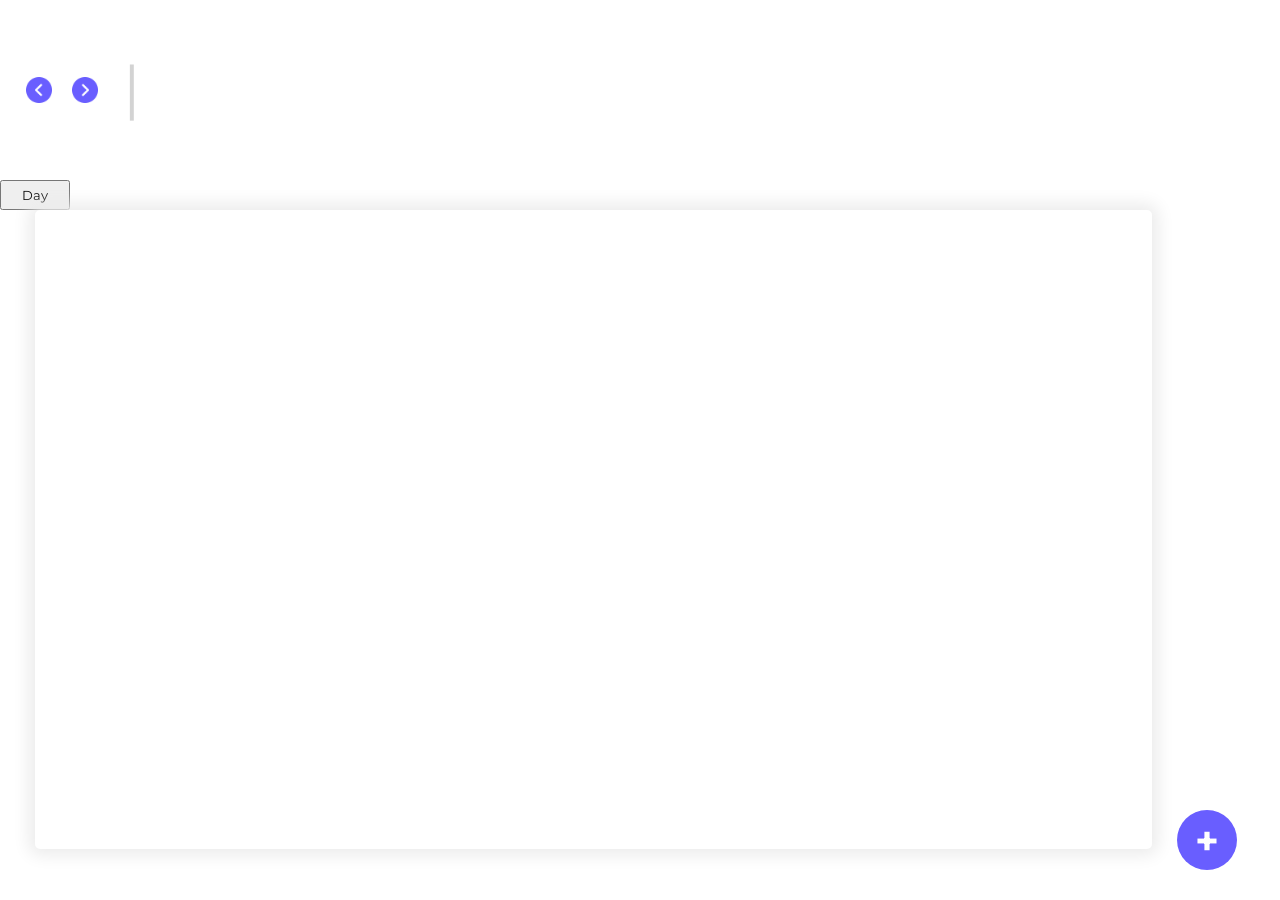
==== commit 2188abea: "Button for current Day added" ====
--- a/index.html
+++ b/index.html
@@ -15,14 +15,15 @@
             <img id="larrow" src="img/larrow.png" />
             <h1 id="year-text"></h1>
             <img id="rarrow" src="img/rarrow.png" />
+            <p id="barra">|</p>
         </div>
-        <div id="barra">|</div>
         <div id="month-display">
-            <div id="wrapper-previous-month"><h3 id="previous-month" class="previous"></h3></div>
-            <div id="wrapper-actual-month"><h1 id="actual-month" class="actual"></h1></div>
-            <div id="wrapper-next-month"><h3 id="next-month" class="next"></h3></div>
+            <h3 id="previous-month" class="month"></h3>
+            <h1 id="actual-month" class="month"></h1>
+            <h3 id="next-month" class="month"></h3>
         </div>
     </header>
+    <button id="currentDate" onclick="currentDate()">Day</button>
     <main>
     </main>
     <button id="add-event-button">+</button>
@@ -35,21 +36,20 @@
 <template class="newEvent">
     <form id="formEvent" class="eventForm" action="">
         <div class="closeButton-box">
-            <span id="closeButton-shape">x</span>
+            <span id="closeButton-shape">X</span>
         </div>
         <h1 id="formName">Add an event</h1>
         <div class='buttonStyles'>
-            <input type="text" name="eventTittle" id="event-tittle" maxlength="60" required>
+            <input type="text" name="eventTittle" id="event-tittle" required>
             <label for="event-tittle" class="label-name">
                 <span class="eventTittle-name">
                     <h2>Title</h2>
                 </span>
             </label>
         </div>
-
         <div class='buttonStyles'>
             <label for="initial-date">Initial date</label>
-            <input type="date" name="initialDate" id="initial-date" required>
+            <input type="date" name="initialDate" id="initial-date">
         </div>
         <div class='checkoxStyles'>
             <input type="checkbox" name="finalDateOption" id="final-date-option" onchange="habilitarDate(this)">
@@ -74,10 +74,10 @@
             </select>
         </div>
 
-        <textarea id="remindText" name="textarea" rows="10" cols="50" class="habitiation" maxlength="500" disabled></textarea>
+        <textarea id="remindText" name="textarea" rows="10" cols="50" class="habitiation" disabled></textarea>
 
         <div id='selctStyles'>
-            <label for="event-type">Event Type</label>
+            <label for="event-type">Event-type</label>
             <select name="eventType" id="event-type">
                 <option value="Meeting">Meeting</option>
                 <option value="Personal">Personal</option>
@@ -95,32 +95,35 @@
 
 <template class="Event">
     <div id="EventDate">
+        <span id="closeButton-visual">X</span>
         <div id="eventVisualHeader">
-            <span id="closeButton-visual">X</span>
             <div id="enventTitleVisual">
-                <h1>Evento Hotel Mandarin</h1>
+                <h1></h1>
             </div>
         </div>
         <div class="eventVisualContent">
             <div id="inDate">
                 <h4>El evento empieza en</h4>
-                <h5 class="titleDataContent">Viernes 23 de Agosto, 2021</h5>
-                <div class="titleDataTime"><h5>13:00</h5></div>
+                <h5 class="titleDataContent" id="dateCurrentEvent"></h5>
+                <div class="titleDataTime" id="timeCurrentEvent">
+                    <h5>15:00</h5>
+                </div>
             </div>
             <div id="fiDate">
                 <h4>Fin de evento</h4>
-                <h5 class="titleDataContent">Viernes 23 de Agosto, 2021</h5>
-                <div class="titleDataTime"><h5>16:00</h5></div>
+                <h5 class="titleDataContent" id="endDateCurrentEvent"></h5>
+                <div class="titleDataTime" id="endTimeCurrentEvent">
+                    <h5>16:00</h5>
+                </div>
             </div>
         </div>
         <div class="eventVisualType">
             <div id="typeText">
                 <h4>Tipo</h4>
-                <h5 class="titleDataContent"><img src="img/circle-meeting.png" width="16px" height="16px"/><div>Meeting</div></h5>
             </div>
             <div id="description">
                 <h4>Descripción</h4>
-                <h5 class="titleDataContent">Reunión con Pablo - Presupuestos mes de Julio</h5>
+                <h5 class="titleDataContent">afdasfasad</h5>
             </div>
         </div>
         <input id="eliminate-button" type="reset" value="Eliminate" />
@@ -131,7 +134,6 @@
 <template class="DayEvents">
     <div id="window-DayEvents">
         <div id="title-DayEvents"></div>
-        <span id="separator-DayEvents"></span>
         <div id="section-DayEvents">
         </div>
     </div>
--- a/style.css
+++ b/style.css
@@ -1,35 +1,51 @@
+@import url('https://fonts.googleapis.com/css2?family=Montserrat&display=swap');
+
+/* mobile */
+
 * {
+  /* outline: 1px black solid; */
   box-sizing: border-box;
   font-family: 'Montserrat', sans-serif;
 }
 
-@import url('https://fonts.googleapis.com/css2?family=Montserrat&display=swap');
-
 body{
-  /*background: rgb(158, 236, 210);*/
-  /*background: linear-gradient(25deg, rgb(255, 255, 255) 0%, rgb(153, 255, 187) 44%, rgb(158, 236, 210) 77%);*/
   display: flex;
   flex-direction: column;
   margin: 0;
   height: 100vh;
 }
 
-#larrow {
-  width: 22px;
-  height: 22px;
-  margin-right: 10px;
-}
-
-#rarrow {
-  width: 22px;
-  height: 22px;
-  margin-left: 10px;
-}
-
 header{
   display: flex;
   flex-direction: row;
   height: 20%;
+}
+
+button:focus {outline:0;}
+input:focus {outline:0;}
+
+#larrow {
+  width: 26px;
+  height: 26px;
+  margin-right: 10px;
+}
+
+#larrow:hover {
+  transform: scale(0.8);
+  transition: all 300ms;
+  transform: translate(3);
+}
+
+#rarrow {
+  width: 26px;
+  height: 26px;
+  margin-left: 10px;
+}
+
+#rarrow:hover {
+  transform: scale(0.8);
+  transition: all 300ms;
+  transform: translate(3);
 }
 
 #year-display{
@@ -42,8 +58,9 @@
 
 #barra {
   font-size: 60px;
-  margin-left: 20px;
+  margin-left: 25px;
   margin-bottom: 65px;
+  color: lightgrey;
 }
 
 #month-display{
@@ -52,6 +69,11 @@
   flex-direction: row;
   align-items: center;
   flex-grow: 1;
+}
+
+#currentDate {
+  width: 70px;
+  height: 30px;
 }
 
 main{
@@ -73,7 +95,7 @@
 .week-day{
   text-align: center;
   color: #695eff;
-  font-size: 18px;
+  font-size: 20px;
   font-weight: bold;
   font-family: 'Montserrat', sans-serif;
   border-bottom: 1px solid rgb(241, 241, 241);
@@ -84,8 +106,8 @@
   border: 1px solid rgb(245, 245, 245);
   border-bottom: 1px;
   color: black;
-  font-weight: bold;
-  font-size: 20px;
+  font-weight: 700;
+  font-size: 25px;
   padding: 10px 10px;
   overflow: auto;
   animation-name: showDay;
@@ -101,45 +123,73 @@
   }
 }
 
-.grid-day:hover{
-  color: black;
-}
-
 .hover-class:hover {
-  border: 3px solid #695eff;
-  border-radius: 4px;
-}
-
-h1{
-  justify-content: center;
-  font-family: 'Montserrat', sans-serif;
-  color: black;
+  border-radius: 2px;
+  box-shadow: 0px 0px 0px 4px #695eff;
+  z-index: 100;
 }
 
 h3{
-  font-weight: 300;
+  font-weight: 400;
   font-size: 25px;
   opacity: 70%;
   font-family: 'Montserrat', sans-serif;
 }
 
+h4 {
+  font-size: 20px;
+}
+
+#actual-month {
+  padding: 2%;
+  background-color: white;
+}
+
+#next-month {
+  padding: 2%;
+  background-color: white;
+}
+
+#previous-month {
+  padding: 2%;
+  background-color: white;
+}
+
+#next-month:hover {
+  transform: scale(1.1);
+  transition: all 300ms;
+  transform: translate(3);
+}
+
+#previous-month:hover {
+  transform: scale(1.1);
+  transition: all 300ms;
+  transform: translate(3);
+}
+
 #add-event-button{
   border-radius: 100%;
   position: absolute;
-  bottom: 3%;
-  right: 4%;
-  width: 50px;
-  height: 50px;
+  bottom: 0%;
+  right: 1%;
+  width: 60px;
+  height: 60px;
   border: none;
+  font-weight: bold;
   font-size: 40px;
   color: white;
-  box-shadow: 0px 0px 17px 6px rgb(235, 235, 235);
   background-color: #695eff;
   margin: 30px;
   transition: all .2s ease-in-out;
 }
 
 #add-event-button:hover{
+  background-color: rgb(255, 70, 70);
+  color: white;
+  font-weight: bold;
+  transform: scale(1.1);
+  transition: all 300ms;
+  transform: translate(3);
   transform: rotate(90deg);
 }
 
@@ -157,39 +207,119 @@
   max-width: 700px;
   padding: 5px;
 }
-div#EventDate{
-  background-color:  rgba(255, 255, 255, 0.2);
+
+#EventDate{
+  background-color: white;
   backdrop-filter: blur(5px);
-  width: 50%;
-  height: 50%;
+  width: 40%;
   position: absolute;
   margin: 10% 25%;
   z-index: 100;
   display: flex;
   flex-direction: column;
-  justify-content: center;
-  justify-content: space-around;
-  align-items: center;
-  box-shadow:10px 10px 20px 0px #c2bdf0;
-  border-radius: 20px;
+  box-shadow: 0px 0px 17px 6px rgb(235, 235, 235);
+  border-radius: 10px;
+  padding: 3% 3% 3% 3%;
   animation-name:widthSize;
   animation-duration: 0.3s;
   animation-timing-function: ease;
 }
-div#EventDate div{
-  width: 80%;
-  height: 50px;
-  background: linear-gradient(-2deg, #a2c1fc ,  #ebe9fd,rgba(255,255,255,0)  );
-  padding-bottom: 10px;
-}
+
+.eventVisualContent {
+  display: flex;
+  animation-name: showEvent;
+  animation-duration: 2s;
+}
+
+#eventVisualHeader {
+  animation-name: showEvent;
+  animation-duration: 2s;
+  font-size: 30px;
+  margin: 0;
+  margin-bottom: -8%;
+}
+
+.eventVisualType {
+  display: flex;
+  animation-name: showEvent;
+  animation-duration: 2s;
+}
+
+@keyframes showEvent {
+  0% {
+    opacity: 0;
+  }
+  100% {
+    opacity: 1;
+  }
+}
+
+
+#inDate{
+  width: 50%;
+}
+
+#fiDate {
+  width: 50%;
+}
+
+#typeText {
+  width: 50%;
+}
+
+#typeText h5{
+  justify-content: left;
+  margin-left: 10px;
+}
+
+#description {
+  width: 50%;
+}
+
+#description h5 {
+  max-width: 100%;
+  justify-content: left;
+}
+
+.titleDataContent {
+  background-color: rgb(245, 245, 245);
+  max-width: 70%;
+  padding: 4%;
+  border-radius: 5%;
+  font-weight: 300;
+  display: flex;
+  justify-content: center;
+
+}
+
+.titleDataContent div {
+  margin-left: 10px;
+}
+
+.titleDataTime {
+  background-color: #695eff;
+  max-width: 40%;
+  color: white;
+  text-align: center;
+  font-size: 20px;
+  font-weight: 700;
+  padding: 3%;
+  border-radius: 5px;
+}
+
+.titleDataTime h5{
+  margin: 0;
+}
+
 div#EventDate div.enventTittle{
   width: 80%;
   height: 100px;
-  background: linear-gradient(-2deg, #a2c1fc ,  #ebe9fd,rgba(255,255,255,0)  );
-  padding-bottom: 10px;
-}
-
-div#fondo{
+  border-bottom: none;
+  padding-bottom: 20px;
+  font-weight: bold;
+}
+
+#fondo, #background-DayEvents{
   width: 100%;
   height: 100%;
   backdrop-filter: blur(3px);
@@ -200,11 +330,13 @@
   animation-duration: 0.3s;
   animation-timing-function: ease;
 }
+
 @keyframes backgroundAperars {
   0% {opacity: 0;}
 
   100% {opacity: 1;}
 }
+
 @keyframes widthSize {
   0% {width:  2%;
       height: 2%;}
@@ -214,45 +346,35 @@
   100% {width: 50%;}
 }
 
-/*______________________Formulario template*/
-template.newEvent{
-  margin: 0 auto;
-}
-
-
-div#eventContent{
+#eventContent{
   position:absolute;
   z-index: 0;
   backdrop-filter: blur(2px);
   width: 100%;
   height: 100%;
 }
-   /*_________boton cerrar*/
-#close-button{
-  visibility: hidden;
-}
+
 .closeButton-box{
-  left:15%;
-  position: absolute;
+  margin-left: 95%;
 }
 
 #closeButton-shape{
   position:absolute;
-  margin-left: 350px;
+  margin-bottom: 4px;
   color: #695eff;
   font-weight: bold;
+  font-weight: 700;
   font-size: 20px;
-}
-
-#close-button{
-  background-color: white;
-  border: none;
-}
-
-/*_____________________Inside form*/
-h1.formName{
-    text-align: left;
-    font-size: 10px;
+  color: #695eff;
+}
+
+#closeButton-visual {
+  margin-left: 95%;
+  color: #695eff;
+  font-weight: bold;
+  font-weight: 700;
+  font-size: 20px;
+  color: #695eff;
 }
 
 form{
@@ -261,7 +383,7 @@
   flex-direction: column;
   z-index: 100;
   margin:  5% 33%;
-  padding: 2%;
+  padding: 2% 2% 2% 2%;
   height: 700px;
   background-color: white;
   border-radius: 1.5%;
@@ -270,47 +392,59 @@
 
 #cancel-button {
   float: right;
-  padding: 4% 6% 4% 6%;
+  padding: 3% 5% 3% 5%;
   margin-top: 20px;
   margin-right: 5px;
   font-weight: bold;
   font-size: 17px;
-  color: black;
-  border: 4px solid rgb(255, 70, 70);
+  color:white;
+  border: 3px solid white;
   border-radius: 5px;
-  background-color: white;
-}
+  background-color:  rgb(255, 70, 70);
+}
+
 #cancel-button:hover {
-background-color: rgb(255, 70, 70);
-color: white;
-}
-
-label {
-  font-weight: 500;
-}
-
-input {
-  border: 1px solid lightgrey;
+  background-color: rgb(255, 70, 70);
+  border: 3px solid rgb(255, 70, 70);
+  color: white;
+}
+
+#eliminate-button {
+  float: right;
+  padding: 2% 2% 2% 2%;
+  margin-top: 20px;
+  margin-left: 70%;
+  font-weight: bold;
+  font-size: 17px;
+  color:white;
+  border: 3px solid white;
+  border-radius: 5px;
+  background-color:rgb(255, 70, 70);
+}
+
+#eliminate-button:hover {
+  border: 3px solid rgb(255, 70, 70);
 }
 
 #create-button {
   float: right;
-  padding: 4% 6% 4% 6%;
+  padding: 3% 5% 3% 5%;
   margin-top: 20px;
   font-weight: bold;
   font-size: 17px;
-  color: black;
-  border: 4px solid rgb(105, 94, 255);
+  color: white;
+  border: 3px solid white;
   border-radius: 5px;
-  background-color: white;
+  background-color:rgb(105, 94, 255);
 }
 
 #create-button:hover {
   background-color: rgb(105, 94, 255);
-  color: white;
-}
-
-div.buttonStyles{
+  border: 3px solid rgb(105, 94, 255);
+  color: white;
+}
+
+.buttonStyles{
   position: relative;
   overflow: hidden;
   height: 250px;
@@ -318,23 +452,25 @@
   
 }
 
-div.buttonStyles  label{
+.buttonStyles label{
   position: absolute;
   width: 100%;
   height: 100%;
   left: 0%;
+  font-weight: 700;
   bottom: 0%;
   border-bottom: 2px solid rgb(235, 235, 235);
   transition: 2s;
   pointer-events: none;
 }
 
-div.buttonStyles input{
+.buttonStyles input{
   cursor: pointer;
   min-width: 5%;
   border: none;
   padding-top: 20px;
   background-color: rgba(255,255,255,0);
+  border-bottom: 1px solid lightgrey;
   width: 100%;
   height: 100%;
   outline: none;
@@ -346,7 +482,8 @@
   transition: 0.5s ease;
  
 }
-div.buttonStyles label::after{
+
+.buttonStyles label::after{
   content: "";
   position: absolute;
   width: 100%;
@@ -360,7 +497,7 @@
   opacity: 0.3;
 }
 
-div.checkoxStyles{
+.checkoxStyles{
   margin-bottom: 20px;
 }
 
@@ -376,12 +513,16 @@
   resize: none;
 }
 
+form label{
+  font-weight: 500;
+}
+
 #selctStyles {
   margin-top: 20px;
 }
 
 #new-event-specific {
-  background-color: rgb(255, 70, 70);
+  background-color: #ff4646;
   border: none;
   float: right;
   padding: 1% 4% 1% 4%;
@@ -391,7 +532,10 @@
   font-weight: bold;
   font-size: 20px;
 }
-/*__________________Inputs animations*/
+
+#new-event-specific:hover {
+  box-shadow: 0px 0px 0px 2px rgb(255, 70, 70);
+}
 
 div.buttonStyles input:focus + .label-name .eventTittle-name,
 div.buttonStyles input:valid + .label-name .eventTittle-name{
@@ -399,112 +543,310 @@
   color:rgb(105, 94, 255);
   font-size: 15px;
 }
+
 div.buttonStyles input:focus + .label-name::after,
 div.buttonStyles input:valid + .label-name::after{
-transform: translateX(0%);
-
+  transform: translateX(0%);
 }
 
 .event-box{
   display: flex;
   align-items: center;
-  padding-left: 5px;
+  padding: 5px 5px 5px 5px;
   margin: 7px 0px 0px 0px;
-  height: 17px;
-  max-width: 100%;
-  font-size: 12px;
+  max-width: 85px;
+  max-height: 25px;
+  overflow: hidden;
+  font-size: 15px;
   background-color: black;
+  border-radius: 2px;
+  color:white;
+}
+
+.more-event-box{
+  height: 0px;
+  text-align: center;
+  margin-top: -7px;
+  font-size: 20px;
+}
+           /* MEDIA QUERYS */
+
+  /* MOBILE */
+@media screen and (max-width: 540px) {
+  body {
+    box-sizing: border-box;
+  }
+
+  .event-box{
+    font-size: 7px;
+    text-overflow: clip;
+  }
+/* 
+  #eventContent{
+    max-width: 640px;
+    min-width: 200px;
+  }  */
+ 
+   #formEvent{
+    font-size: 15px;
+
+    min-width: 300px;
+  } 
+
+  form{
+    animation-name:widthSize;
+    animation-duration: 0.3s;
+    animation-timing-function: ease;
+    z-index: 100;
+    margin:  20% 5% 5%;
+    padding: 2% 2% 2% 2%;
+    height: 600px;
+    background-color: white;
+    box-sizing: content-box;
+    border-radius: 1.5%;
+    box-shadow: 0px 0px 17px 6px rgb(235, 235, 235);
+  }
+
+  #EventDate{
+    margin: 15% 30%;
+    min-width: 300px;
+    min-height: 250px;
+      background-color: white;
+      backdrop-filter: blur(5px);
+      width: 40%;
+      height: 70%;
+      position: absolute;
+      margin: 10% 15%;
+      z-index: 100;
+  }
+  
+  #fondo {
+  width: 150%;
+  }
+
+
+  div.week-day{
+      overflow: hidden;
+      text-overflow: ellipsis;
+      min-height: 30px;
+  }
+  main{
+    margin-top: 5%;
+    min-width: 400px;
+    margin-left: 10px;
+  }
+
+  #add-event-button{
+    border-radius: 2%;
+    position: relative;
+    box-sizing: border-box;
+    bottom: 3%;
+    width: 50px;
+    height: 50px;
+    border: none;
+    font-size: 40px;
+    color: white;
+    background-color: #695eff;
+    margin: 30px;
+    transition: all .2s ease-in-out;
+  }
+
+  #eliminate-button{
+    width: 35%;
+    margin-left: 68%;
+  }
+
+  #month-display{
+    display: flex;
+    max-width: 300px;
+    flex-direction: column;
+    margin-top: 20px;
+  }
+
+  .month{
+    font-size: 25px;
+    margin-top: 2px;
+    margin-bottom: 2px;
+    max-width: 300px;
+    text-overflow: ellipsis;
+  }
+
+
+  #year-display{
+      font-size: 20px;
+
+  }
+}
+
+/* tablet screen */
+
+@media screen and (min-width: 540px) and (max-width: 1280px) {
+
+  
+  form{
+    font-size: small;
+    padding: 5px 5px 5px 5px;
+    animation-name:widthSize;
+    animation-duration: 0.3s;
+    animation-timing-function: ease;
+    font-size: 15px;
+    z-index: 100;
+    margin:  5% 25% 5%;
+    /* padding: 2% 2% 2% 2%; */
+    height: 500px;
+    box-sizing: content-box;
+    border-radius: 1.5%;
+    box-shadow: 0px 0px 17px 6px rgb(235, 235, 235);
+  }
+
+  #formName{
+    margin-right: 25px;
+    text-align: right;
+    font-size: 20px;
+    margin-bottom: 0%;
+    margin-top: 2%;
+  }
+
+  .titleDataContent
+  {
+    font-size: 15px;
+
+  }
+  
+  #EventDate{
+    margin: 10% 25%;
+      background-color: white;
+      backdrop-filter: blur(5px);
+      width: 40%;
+      height: 80%;
+      position: absolute;
+      z-index: 100;
+      font-size: 15px;
+  }
+
+  #eliminate-button{
+    width: 35%;
+    margin-top: 65px;
+    margin-left: 185px;
+    font-size: 15px;
+  }
+
+
+
+  div.week-day{
+    overflow: hidden;
+    text-overflow: ellipsis;
+    min-height: 30px;
+}
+}
+
+/* big screens */
+
+@media screen and (min-width: 1280px) {
+
+}
+
+@media (orientation: landscape) {
+  
+
+#window-DayEvents{
+  display: flex;
+  flex-direction: column;
+  background-color:  rgba(255, 255, 255);
+  width: 50%;
+  height: 75%;
+  position: absolute;
+  top: 12.5%;
+  left: 25%;
+  z-index: 100;
+  align-items: center;
+  box-shadow: 0px  0px 17px 6px rgb(235, 235, 235);
+  border-radius: 1.5%;
+  animation-name:widthSize;
+  animation-duration: 0.3s;
+  animation-timing-function: ease;
+}
+
+#title-DayEvents{
+  display: flex;
+  align-items: center;
+  height: 75px;
+  font-size: 30px;
+  font-weight: bold;
+  margin-top: 3%;
+  margin-bottom: 2%;
+}
+
+#separator-DayEvents{
+  height: 2px;
+  width: 85%;
+  background-color: black;
+  border-radius: 50%;
+}
+
+#section-DayEvents{
+  flex-grow: 1;
+  width: 90%;
+  margin: 5%;
+  overflow: auto;
+}
+
+.wrapper-event{
+  margin-bottom: 1%;
   border-radius: 5px;
-  color: white;
-}
-section.reminder{
-  position: fixed;
-  display: flex;
-  flex-direction: column;
-  right: 0px;
-  min-width: 20%;
-  
-}
-
-div.remindContent{
-  
-  display: flex;
-  flex-direction: column;
-  right: 0px;
-  min-width: 30%;
-  position: relative;
-  
-}
-div.reminders{
-  
+  background-color: #695eff;
+  color: white;
+  font-weight: bold;
+  padding: 2%;
   display: flex;
   flex-direction: row;
-  min-width: 30%;
-  min-height: 30px;
-  
-  background: linear-gradient(30deg,rgb(74, 64, 250),rgb(255, 255, 255));
-  color: white;
-  padding: 10px 20px;
-  border-radius: 20px 0px 0px 20px;
-  animation-name: show;
-  animation-duration: 1s;
-  animation-timing-function: ease;
-  margin-bottom: 10px;
-}
-div.reminderText{  
-  display: flex;
-  flex-direction: column;
-  color: rgb(3, 3, 3);
-  padding: 10px 20px;
-  background: linear-gradient(30deg,rgb(74, 64, 250),rgb(255, 255, 255));
-  right: 0px;
-  border-radius: 20px 0px 0px 20px;
-  height: 100%;
-  animation-name: show;
-  animation-duration: 1s;
-  animation-timing-function: ease;
-  margin-bottom: 10px;
-  
-}
-p.remindParagraf{
-  max-width: 100px;
-}
-p.remindRefer{
-  color: white;
-}
-p.remindRefer{
-  color: white;
-}
-button.showRemindText{
+  justify-content: space-between;
+}
+
+.wrapper-event img:hover{
+  transform: scale(0.8);
+  transition: all 200ms;
+  transform: translate(3);
+}
+
+.addNewEvent input {
+  border-radius: 100%;
   position: absolute;
-  margin-left: 70%;
-  background-color: rgb(105, 94, 255);
-  width: 20px;
-  height: 20px;
-  border-radius: 10px;
+  bottom: 0%;
+  right: 1%;
+  width: 60px;
+  height: 60px;
   border: none;
-  color: white;
-  outline: none;
-}
-button.closeRemindText{
-  position: absolute;
-  margin-left: 70%;
-  background-color: rgb(105, 94, 255);
-  width: 20px;
-  height: 20px;
-  border-radius: 10px;
-  border: none;
-  color: white;
-  outline: none;
-}
-
-@keyframes show {
-  0%{position: absolute;
-    opacity: 0;
-    right: -500px;}
- 
-  100%{position: relative;
-    right: 0px;
-    opacity: 1;}
-  
+  font-size: 40px;
+  color: white;
+  background-color: #695eff;
+  margin: 30px;
+}
+
+.addNewEvent input:hover{
+  background-color: white;
+  color: #695eff;
+  font-weight: bold;
+  transform: scale(1.1);
+  transition: all 300ms;
+  transform: translate(3);
+}
+
+.icon-eliminate-DayEvents-wrapper{
+  display: flex;
+  align-items: center;
+  padding: 2% 2% 2% 2%;
+  font-size: 30px;
+  line-height: 20px;
+  color: white;
+}
+
+.title-specific-DayEvents{
+  font-size: 25px;
+}
+
+.time-DayEvents{
+  font-size: 15px;
+}
+
 }
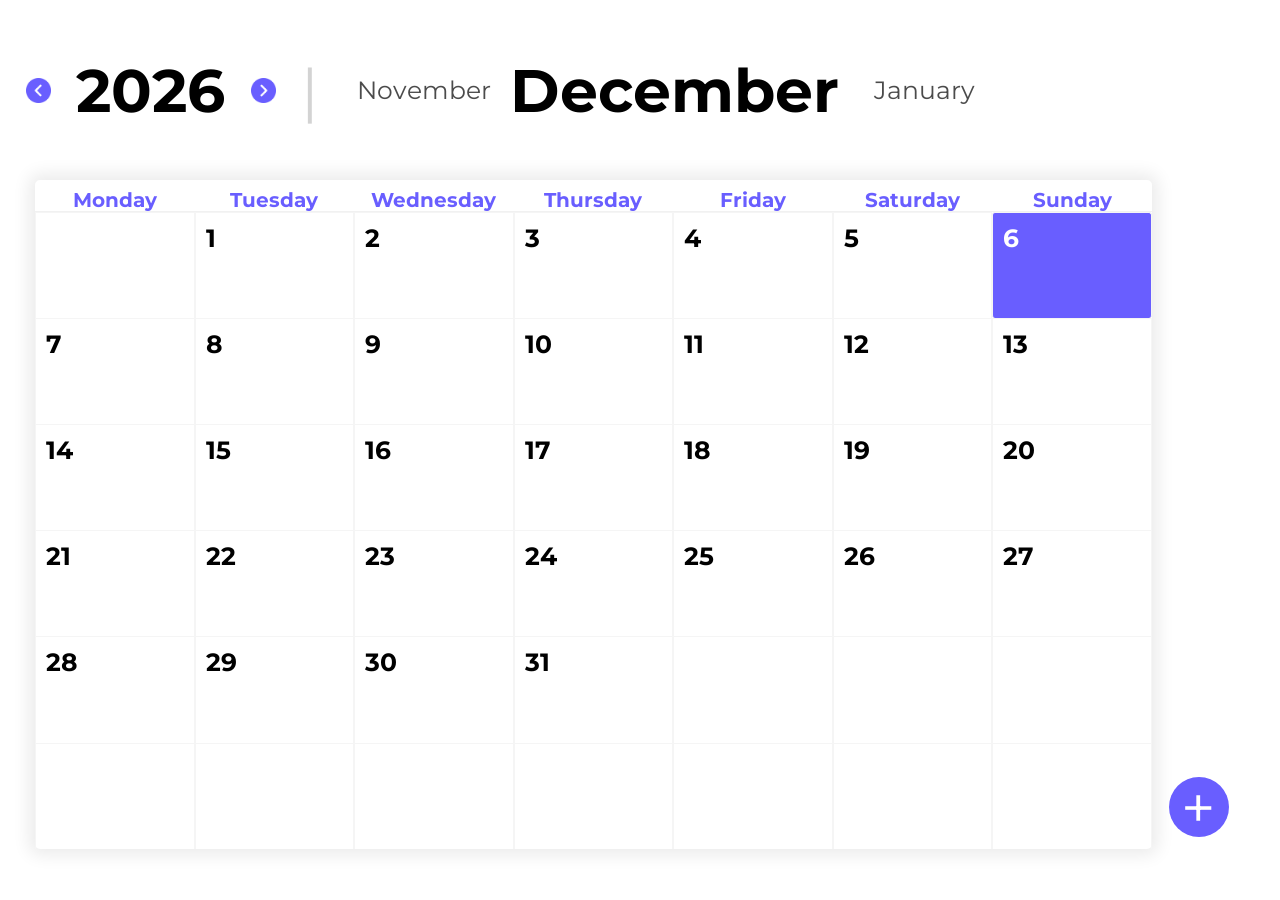
==== commit 6f9487b0: "Adapt branch 'develop' into C07" ====
--- a/index.html
+++ b/index.html
@@ -15,15 +15,14 @@
             <img id="larrow" src="img/larrow.png" />
             <h1 id="year-text"></h1>
             <img id="rarrow" src="img/rarrow.png" />
-            <p id="barra">|</p>
         </div>
+        <div id="barra">|</div>
         <div id="month-display">
-            <h3 id="previous-month" class="month"></h3>
-            <h1 id="actual-month" class="month"></h1>
-            <h3 id="next-month" class="month"></h3>
+            <div id="wrapper-previous-month"><h3 id="previous-month" class="month"></h3></div>
+            <div id="wrapper-actual-month"><h1 id="actual-month" class="month"></h1></div>
+            <div id="wrapper-next-month"><h3 id="next-month" class="month"></h3></div>
         </div>
     </header>
-    <button id="currentDate" onclick="currentDate()">Day</button>
     <main>
     </main>
     <button id="add-event-button">+</button>
@@ -36,11 +35,11 @@
 <template class="newEvent">
     <form id="formEvent" class="eventForm" action="">
         <div class="closeButton-box">
-            <span id="closeButton-shape">X</span>
+            <span id="closeButton-shape">x</span>
         </div>
         <h1 id="formName">Add an event</h1>
         <div class='buttonStyles'>
-            <input type="text" name="eventTittle" id="event-tittle" required>
+            <input type="text" name="eventTittle" id="event-tittle" maxlength="60" required>
             <label for="event-tittle" class="label-name">
                 <span class="eventTittle-name">
                     <h2>Title</h2>
@@ -49,7 +48,7 @@
         </div>
         <div class='buttonStyles'>
             <label for="initial-date">Initial date</label>
-            <input type="date" name="initialDate" id="initial-date">
+            <input type="date" name="initialDate" id="initial-date" required>
         </div>
         <div class='checkoxStyles'>
             <input type="checkbox" name="finalDateOption" id="final-date-option" onchange="habilitarDate(this)">
@@ -74,10 +73,10 @@
             </select>
         </div>
 
-        <textarea id="remindText" name="textarea" rows="10" cols="50" class="habitiation" disabled></textarea>
+        <textarea id="remindText" name="textarea" rows="10" cols="50" class="habitiation" maxlength="500" disabled></textarea>
 
         <div id='selctStyles'>
-            <label for="event-type">Event-type</label>
+            <label for="event-type">Event Type</label>
             <select name="eventType" id="event-type">
                 <option value="Meeting">Meeting</option>
                 <option value="Personal">Personal</option>
--- a/style.css
+++ b/style.css
@@ -19,47 +19,35 @@
   display: flex;
   flex-direction: row;
   height: 20%;
-}
-
-button:focus {outline:0;}
-input:focus {outline:0;}
-
-#larrow {
-  width: 26px;
-  height: 26px;
-  margin-right: 10px;
-}
-
-#larrow:hover {
-  transform: scale(0.8);
-  transition: all 300ms;
-  transform: translate(3);
-}
-
-#rarrow {
-  width: 26px;
-  height: 26px;
-  margin-left: 10px;
-}
-
-#rarrow:hover {
-  transform: scale(0.8);
-  transition: all 300ms;
-  transform: translate(3);
+  user-select: none;
 }
 
 #year-display{
   font-size: 30px;
   display: flex;
+  flex-direction: row;
+  align-items: center;
+  padding: 2%;
+}
+
+#larrow, #rarrow {
+  cursor: pointer;
+  width: 25px;
+  height: 25px;
+}
+
+#year-text{
+  cursor: default;
+  text-align: center;
+  width: 200px;
+}
+
+#barra {
+  cursor: default;
+  display: flex;
   justify-content: center;
   align-items: center;
-  padding: 2%;
-}
-
-#barra {
   font-size: 60px;
-  margin-left: 25px;
-  margin-bottom: 65px;
   color: lightgrey;
 }
 
@@ -71,9 +59,30 @@
   flex-grow: 1;
 }
 
-#currentDate {
-  width: 70px;
-  height: 30px;
+#wrapper-previous-month, #wrapper-next-month{
+  display: flex;
+  justify-content: center;
+  position: relative;
+  left: 30px;
+  width: 150px;
+}
+
+#previous-month, #next-month{
+  cursor: pointer;
+  width: fit-content;
+}
+
+#actual-month{
+  cursor: default;
+  width: fit-content;
+}
+
+#wrapper-actual-month{
+  display: flex;
+  justify-content: center;
+  position: relative;
+  left: 30px;
+  width: 350px;
 }
 
 main{
@@ -143,44 +152,51 @@
 #actual-month {
   padding: 2%;
   background-color: white;
+  margin: 0;
 }
 
 #next-month {
   padding: 2%;
   background-color: white;
+  margin: 0;
 }
 
 #previous-month {
   padding: 2%;
   background-color: white;
+  margin: 0;
 }
 
 #next-month:hover {
-  transform: scale(1.1);
+  transform: scale(1.25);
   transition: all 300ms;
   transform: translate(3);
 }
 
 #previous-month:hover {
-  transform: scale(1.1);
+  transform: scale(1.25);
   transition: all 300ms;
   transform: translate(3);
 }
 
 #add-event-button{
+  display: flex;
+  align-items: center;
+  justify-content: center;
   border-radius: 100%;
   position: absolute;
-  bottom: 0%;
-  right: 1%;
+  bottom: 7%;
+  right: 4%;
   width: 60px;
   height: 60px;
+  padding: 0px;
   border: none;
-  font-weight: bold;
-  font-size: 40px;
+  font-size: 60px;
   color: white;
   background-color: #695eff;
-  margin: 30px;
   transition: all .2s ease-in-out;
+  cursor: pointer;
+  outline: none;
 }
 
 #add-event-button:hover{
@@ -211,9 +227,11 @@
 #EventDate{
   background-color: white;
   backdrop-filter: blur(5px);
-  width: 40%;
+  height: 75%;
+  width: 50%;
   position: absolute;
-  margin: 10% 25%;
+  top: 12.5%;
+  left: 25%;
   z-index: 100;
   display: flex;
   flex-direction: column;
@@ -269,7 +287,6 @@
 
 #typeText h5{
   justify-content: left;
-  margin-left: 10px;
 }
 
 #description {
@@ -311,7 +328,7 @@
   margin: 0;
 }
 
-div#EventDate div.enventTittle{
+#EventDate div.enventTittle{
   width: 80%;
   height: 100px;
   border-bottom: none;
@@ -382,9 +399,11 @@
   display: flex;
   flex-direction: column;
   z-index: 100;
-  margin:  5% 33%;
+  height: 75%;
+  width: 30%;
+  top: 12.5%;
+  left: 35%;
   padding: 2% 2% 2% 2%;
-  height: 700px;
   background-color: white;
   border-radius: 1.5%;
   box-shadow: 0px 0px 17px 6px rgb(235, 235, 235);
@@ -531,6 +550,7 @@
   text-align: center;
   font-weight: bold;
   font-size: 20px;
+  cursor: pointer;
 }
 
 #new-event-specific:hover {
@@ -552,21 +572,27 @@
 .event-box{
   display: flex;
   align-items: center;
-  padding: 5px 5px 5px 5px;
-  margin: 7px 0px 0px 0px;
-  max-width: 85px;
-  max-height: 25px;
-  overflow: hidden;
+  padding: 5px;
+  margin: 10px 0px 0px 0px;
+  max-width: 180px;
+  max-height: 20px;
   font-size: 15px;
   background-color: black;
-  border-radius: 2px;
+  border-radius: 4px;
   color:white;
+  cursor: pointer;
+}
+
+.event-box p{
+  margin: 0;
+  overflow: hidden;
+  white-space: nowrap;
+  text-overflow: ellipsis;
 }
 
 .more-event-box{
-  height: 0px;
+  cursor: default;
   text-align: center;
-  margin-top: -7px;
   font-size: 20px;
 }
            /* MEDIA QUERYS */
@@ -589,7 +615,6 @@
  
    #formEvent{
     font-size: 15px;
-
     min-width: 300px;
   } 
 
@@ -692,36 +717,27 @@
     font-size: 15px;
     z-index: 100;
     margin:  5% 25% 5%;
-    /* padding: 2% 2% 2% 2%; */
-    height: 500px;
+    padding: 2% 2% 2% 2%;
+    height: 650px;
     box-sizing: content-box;
     border-radius: 1.5%;
     box-shadow: 0px 0px 17px 6px rgb(235, 235, 235);
   }
 
-  #formName{
-    margin-right: 25px;
-    text-align: right;
-    font-size: 20px;
-    margin-bottom: 0%;
-    margin-top: 2%;
-  }
-
   .titleDataContent
   {
     font-size: 15px;
-
   }
   
   #EventDate{
     margin: 10% 25%;
-      background-color: white;
-      backdrop-filter: blur(5px);
-      width: 40%;
-      height: 80%;
-      position: absolute;
-      z-index: 100;
-      font-size: 15px;
+    background-color: white;
+    backdrop-filter: blur(5px);
+    width: 40%;
+    height: 80%;
+    position: absolute;
+    z-index: 100;
+    font-size: 15px;
   }
 
   #eliminate-button{
@@ -731,8 +747,6 @@
     font-size: 15px;
   }
 
-
-
   div.week-day{
     overflow: hidden;
     text-overflow: ellipsis;
@@ -748,6 +762,10 @@
 
 @media (orientation: landscape) {
   
+
+.numberDayGrid{
+  cursor: default;
+}
 
 #window-DayEvents{
   display: flex;
@@ -842,7 +860,15 @@
 }
 
 .title-specific-DayEvents{
+  max-width: 800px;
   font-size: 25px;
+}
+
+.title-specific-DayEvents p{
+  margin: 0;
+  overflow: hidden;
+  white-space: nowrap;
+  text-overflow: ellipsis;
 }
 
 .time-DayEvents{
